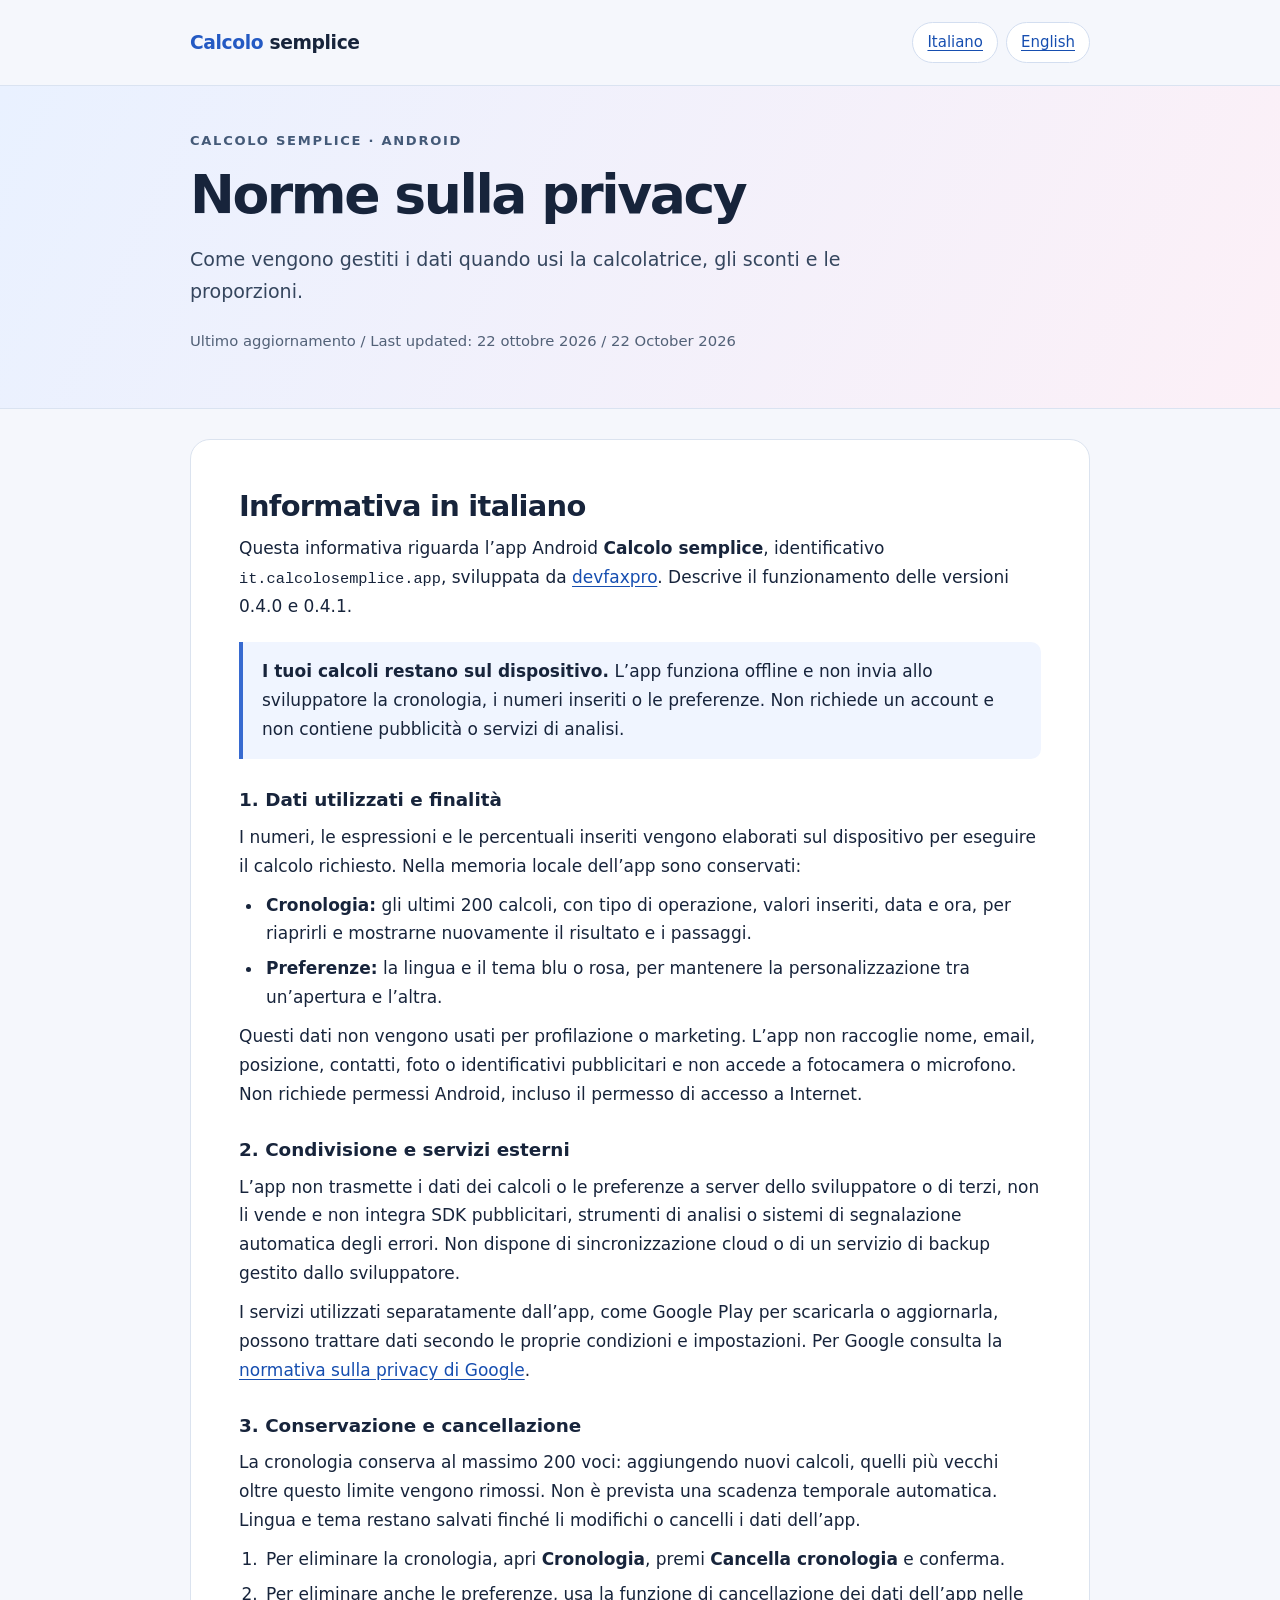
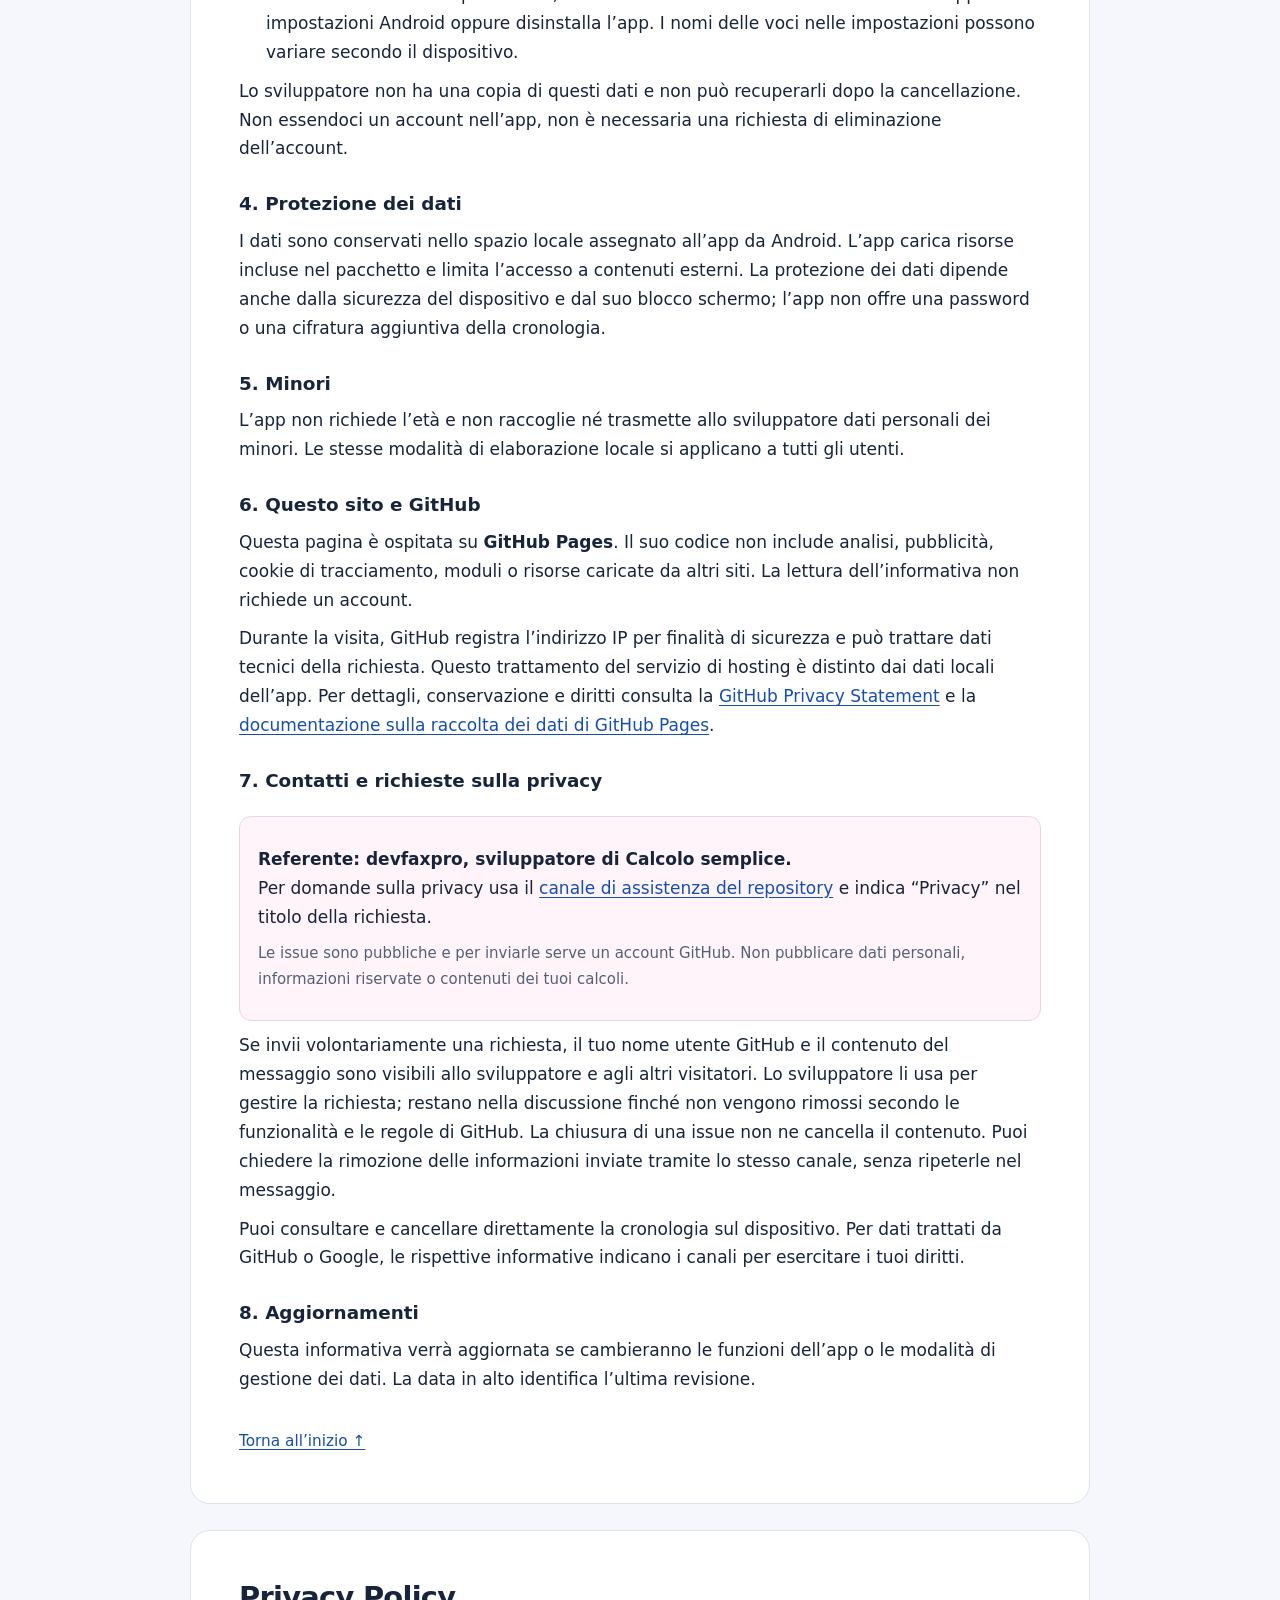
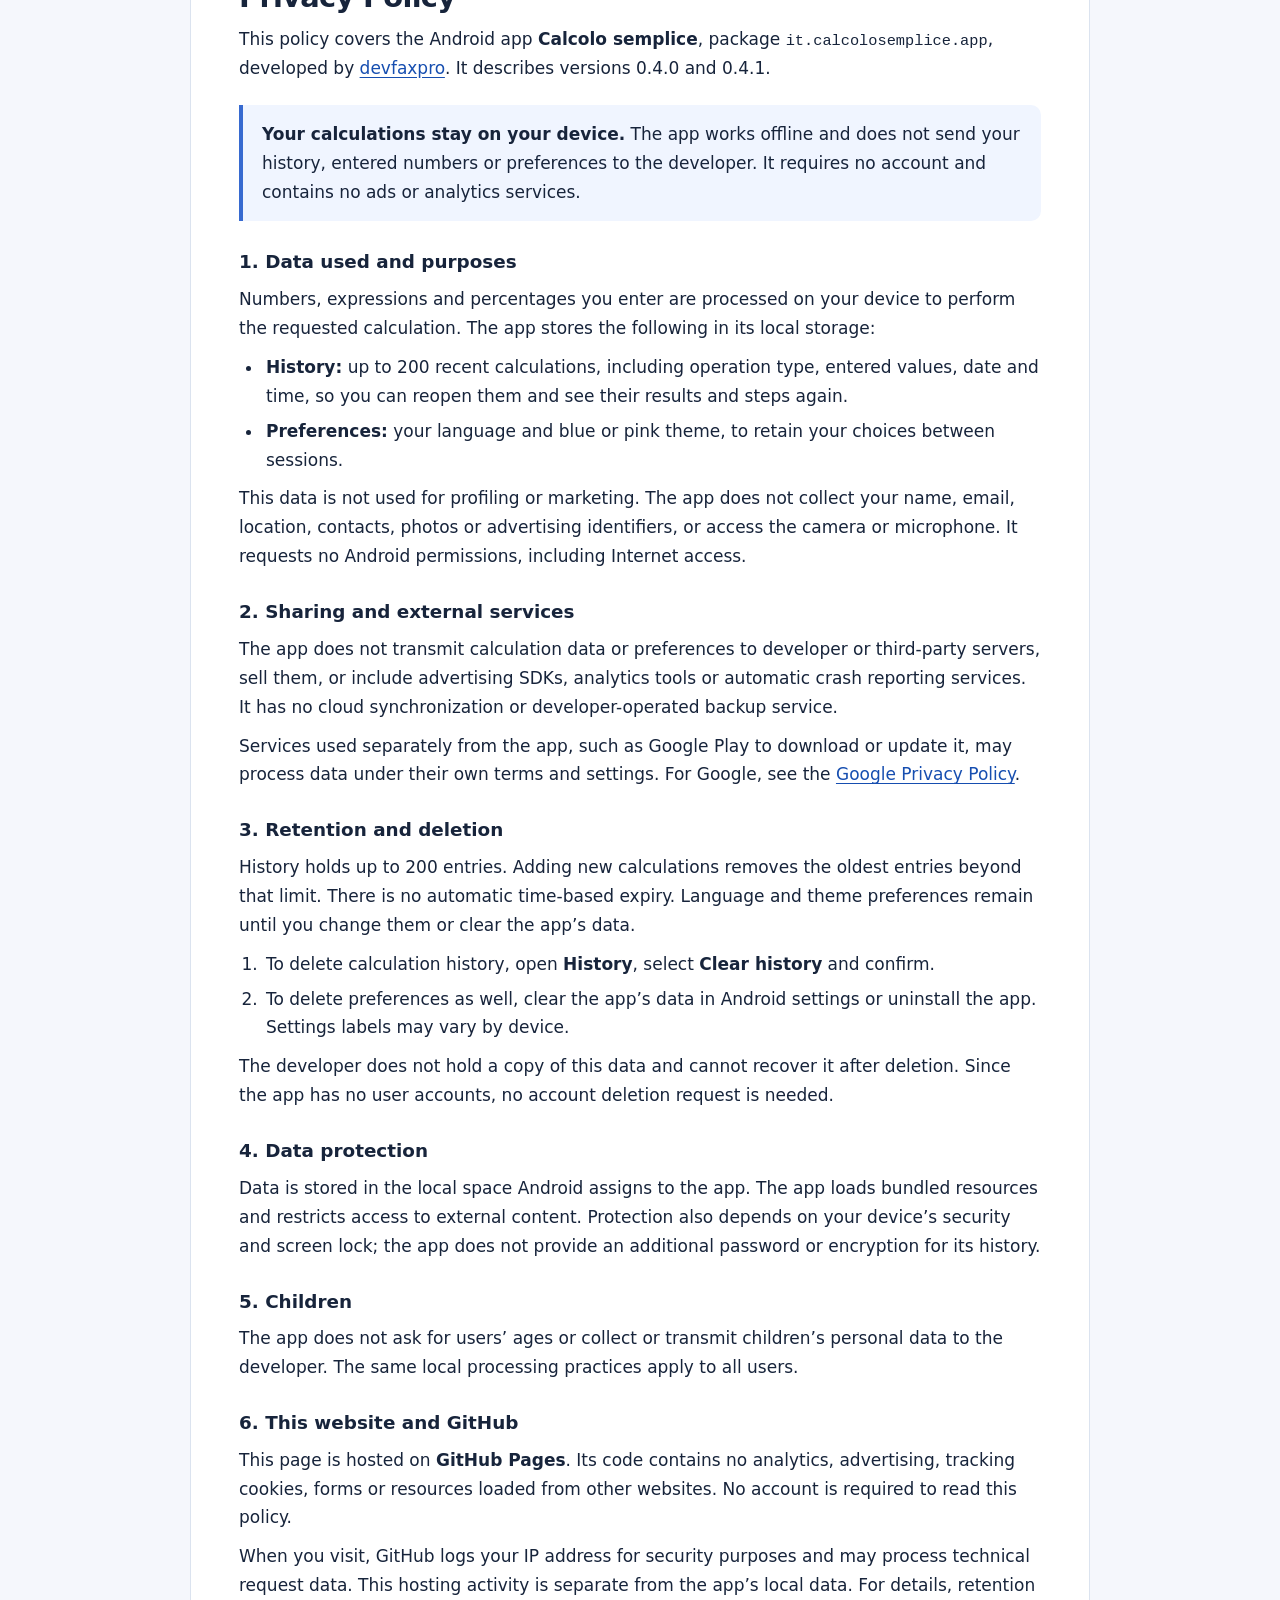
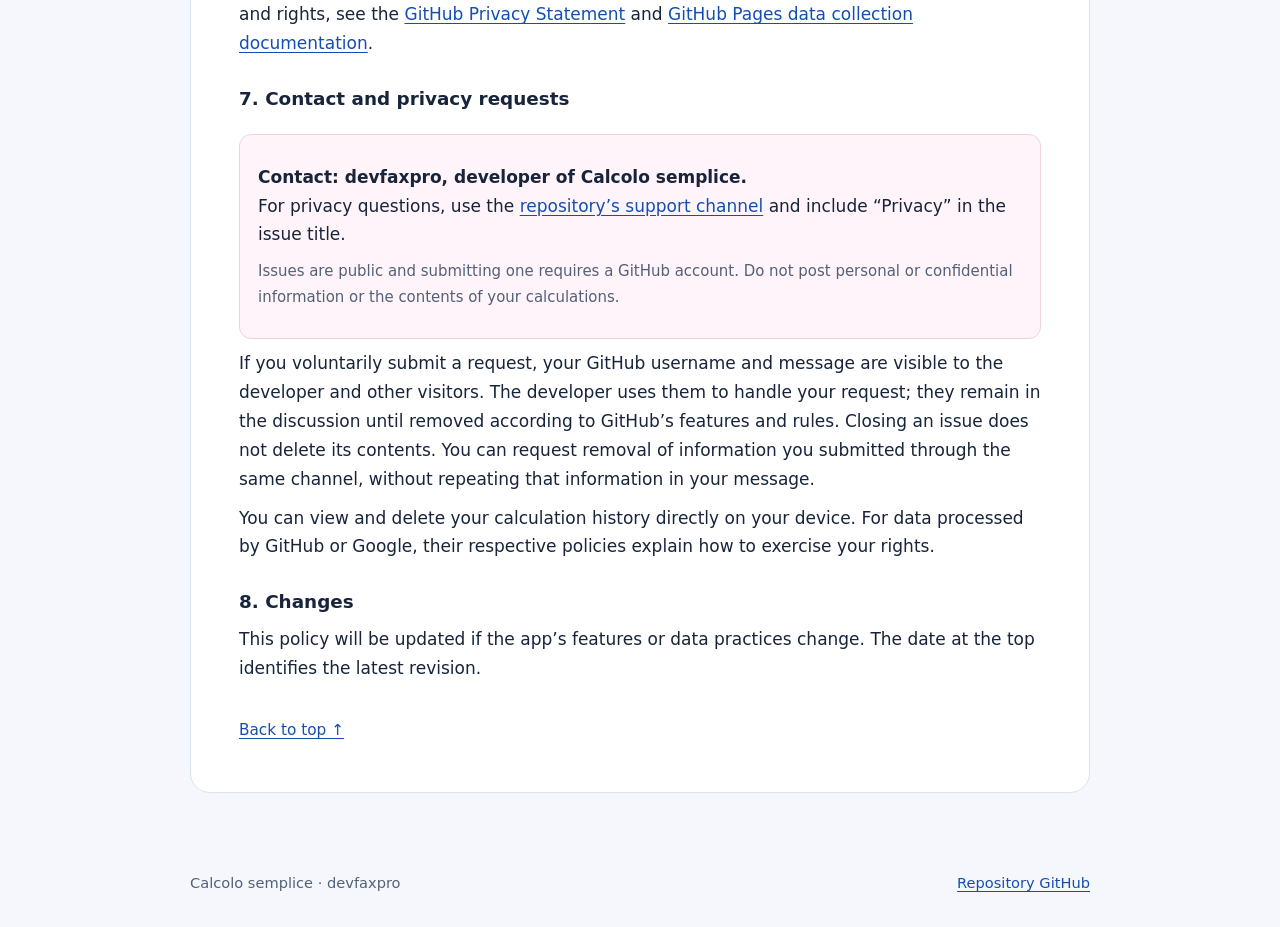
==== docs/index.html @ 329a1882 "Publish Italian and English privacy policy for Calcolo semplice" ====
<!doctype html>
<html lang="it">
<head>
  <meta charset="utf-8">
  <meta name="viewport" content="width=device-width, initial-scale=1">
  <meta name="description" content="Norme sulla privacy di Calcolo semplice per Android. Cronologia e preferenze locali, conservazione, cancellazione e contatti. Privacy policy in Italian and English.">
  <meta name="color-scheme" content="light">
  <meta name="referrer" content="no-referrer">
  <meta http-equiv="Content-Security-Policy" content="default-src 'none'; style-src 'unsafe-inline'; base-uri 'none'; form-action 'none'">
  <title>Norme sulla privacy / Privacy Policy · Calcolo semplice</title>
  <link rel="canonical" href="https://devfaxpro.github.io/calcolo-semplice/privacy.html">
  <style>
    :root{font-family:system-ui,-apple-system,BlinkMacSystemFont,"Segoe UI",sans-serif;color:#17243b;background:#f5f7fc;line-height:1.7;font-size:17px}
    *{box-sizing:border-box}body{margin:0}a{color:#164eb0;text-underline-offset:3px}a:hover{color:#8a205b}
    a:focus-visible{outline:3px solid #bb3679;outline-offset:4px;border-radius:3px}
    .wrap{width:min(100% - 40px,900px);margin:auto}.top{display:flex;justify-content:space-between;gap:20px;align-items:center;padding:22px 0}
    .brand{font-weight:750;font-size:1.1rem;letter-spacing:-.02em}.brand span{color:#245ac3}
    nav{display:flex;gap:8px;flex-wrap:wrap}nav a{padding:7px 14px;border:1px solid #d3def0;border-radius:999px;background:white;font-size:.88rem}
    header{background:linear-gradient(115deg,#e9f1ff,#fcf0f7);border-block:1px solid #dae3f1;padding:44px 0}
    .eyebrow{font-size:.77rem;font-weight:700;letter-spacing:.13em;color:#445a78;text-transform:uppercase}
    h1{font-size:clamp(2rem,5vw,3.15rem);line-height:1.12;letter-spacing:-.045em;margin:12px 0 18px}
    .lead{font-size:1.12rem;max-width:680px;margin:0;color:#35465e}.meta{font-size:.87rem;color:#526177;margin-top:21px}
    main{padding:30px 0 52px}article{background:white;border:1px solid #dbe3ef;border-radius:20px;padding:clamp(22px,5vw,48px);margin-bottom:26px;scroll-margin-top:20px}
    h2{font-size:1.7rem;letter-spacing:-.025em;line-height:1.25;margin:0 0 10px}
    h3{font-size:1.08rem;margin:28px 0 8px;line-height:1.4}p{margin:10px 0}ul,ol{padding-left:24px;margin:10px 0}li{padding-left:3px;margin:6px 0}
    code{font-size:.9em;overflow-wrap:anywhere}.summary{background:#f0f5ff;border-left:4px solid #376ad0;border-radius:0 10px 10px 0;padding:15px 19px;margin:22px 0}
    .contact{background:#fff4f9;border:1px solid #edd3e0;border-radius:12px;padding:18px;margin-top:22px}
    .small{font-size:.88rem;color:#526177}.back{display:inline-block;margin-top:24px;font-size:.9rem}
    footer{padding:0 0 32px;color:#526177;font-size:.86rem;display:flex;justify-content:space-between;gap:16px;flex-wrap:wrap}
    @media(max-width:480px){.wrap{width:calc(100% - 24px)}.top{align-items:flex-start;flex-direction:column;gap:10px;padding:17px 0}header{padding:30px 0}article{padding:24px 20px;border-radius:14px}}
    @media print{body{background:white}header{background:white;padding:12px 0}.wrap{width:100%}article{border:0;padding:0;break-before:auto}nav,.back{display:none}a{color:inherit}footer{padding:0}}
  </style>
</head>
<body id="top">
  <div class="wrap top">
    <div class="brand"><span>Calcolo</span> semplice</div>
    <nav aria-label="Lingua / Language">
      <a href="#italiano" lang="it">Italiano</a>
      <a href="#english" lang="en">English</a>
    </nav>
  </div>
  <header>
    <div class="wrap">
      <div class="eyebrow">Calcolo semplice · Android</div>
      <h1>Norme sulla privacy</h1>
      <p class="lead">Come vengono gestiti i dati quando usi la calcolatrice, gli sconti e le proporzioni.</p>
      <p class="meta">Ultimo aggiornamento / Last updated: <time datetime="2026-10-22">22 ottobre 2026 / 22 October 2026</time></p>
    </div>
  </header>
  <main class="wrap">
    <article id="italiano" lang="it" aria-labelledby="titolo-it">
      <h2 id="titolo-it">Informativa in italiano</h2>
      <p>Questa informativa riguarda l’app Android <strong>Calcolo semplice</strong>, identificativo <code>it.calcolosemplice.app</code>, sviluppata da <a href="https://github.com/devfaxpro">devfaxpro</a>. Descrive il funzionamento delle versioni 0.4.0 e 0.4.1.</p>
      <div class="summary"><strong>I tuoi calcoli restano sul dispositivo.</strong> L’app funziona offline e non invia allo sviluppatore la cronologia, i numeri inseriti o le preferenze. Non richiede un account e non contiene pubblicità o servizi di analisi.</div>

      <h3>1. Dati utilizzati e finalità</h3>
      <p>I numeri, le espressioni e le percentuali inseriti vengono elaborati sul dispositivo per eseguire il calcolo richiesto. Nella memoria locale dell’app sono conservati:</p>
      <ul>
        <li><strong>Cronologia:</strong> gli ultimi 200 calcoli, con tipo di operazione, valori inseriti, data e ora, per riaprirli e mostrarne nuovamente il risultato e i passaggi.</li>
        <li><strong>Preferenze:</strong> la lingua e il tema blu o rosa, per mantenere la personalizzazione tra un’apertura e l’altra.</li>
      </ul>
      <p>Questi dati non vengono usati per profilazione o marketing. L’app non raccoglie nome, email, posizione, contatti, foto o identificativi pubblicitari e non accede a fotocamera o microfono. Non richiede permessi Android, incluso il permesso di accesso a Internet.</p>

      <h3>2. Condivisione e servizi esterni</h3>
      <p>L’app non trasmette i dati dei calcoli o le preferenze a server dello sviluppatore o di terzi, non li vende e non integra SDK pubblicitari, strumenti di analisi o sistemi di segnalazione automatica degli errori. Non dispone di sincronizzazione cloud o di un servizio di backup gestito dallo sviluppatore.</p>
      <p>I servizi utilizzati separatamente dall’app, come Google Play per scaricarla o aggiornarla, possono trattare dati secondo le proprie condizioni e impostazioni. Per Google consulta la <a href="https://policies.google.com/privacy?hl=it">normativa sulla privacy di Google</a>.</p>

      <h3>3. Conservazione e cancellazione</h3>
      <p>La cronologia conserva al massimo 200 voci: aggiungendo nuovi calcoli, quelli più vecchi oltre questo limite vengono rimossi. Non è prevista una scadenza temporale automatica. Lingua e tema restano salvati finché li modifichi o cancelli i dati dell’app.</p>
      <ol>
        <li>Per eliminare la cronologia, apri <strong>Cronologia</strong>, premi <strong>Cancella cronologia</strong> e conferma.</li>
        <li>Per eliminare anche le preferenze, usa la funzione di cancellazione dei dati dell’app nelle impostazioni Android oppure disinstalla l’app. I nomi delle voci nelle impostazioni possono variare secondo il dispositivo.</li>
      </ol>
      <p>Lo sviluppatore non ha una copia di questi dati e non può recuperarli dopo la cancellazione. Non essendoci un account nell’app, non è necessaria una richiesta di eliminazione dell’account.</p>

      <h3>4. Protezione dei dati</h3>
      <p>I dati sono conservati nello spazio locale assegnato all’app da Android. L’app carica risorse incluse nel pacchetto e limita l’accesso a contenuti esterni. La protezione dei dati dipende anche dalla sicurezza del dispositivo e dal suo blocco schermo; l’app non offre una password o una cifratura aggiuntiva della cronologia.</p>

      <h3>5. Minori</h3>
      <p>L’app non richiede l’età e non raccoglie né trasmette allo sviluppatore dati personali dei minori. Le stesse modalità di elaborazione locale si applicano a tutti gli utenti.</p>

      <h3>6. Questo sito e GitHub</h3>
      <p>Questa pagina è ospitata su <strong>GitHub Pages</strong>. Il suo codice non include analisi, pubblicità, cookie di tracciamento, moduli o risorse caricate da altri siti. La lettura dell’informativa non richiede un account.</p>
      <p>Durante la visita, GitHub registra l’indirizzo IP per finalità di sicurezza e può trattare dati tecnici della richiesta. Questo trattamento del servizio di hosting è distinto dai dati locali dell’app. Per dettagli, conservazione e diritti consulta la <a href="https://docs.github.com/en/site-policy/privacy-policies/github-general-privacy-statement">GitHub Privacy Statement</a> e la <a href="https://docs.github.com/en/pages/getting-started-with-github-pages/what-is-github-pages#data-collection">documentazione sulla raccolta dei dati di GitHub Pages</a>.</p>

      <h3>7. Contatti e richieste sulla privacy</h3>
      <div class="contact">
        <p><strong>Referente: devfaxpro, sviluppatore di Calcolo semplice.</strong><br>Per domande sulla privacy usa il <a href="https://github.com/devfaxpro/calcolo-semplice/issues">canale di assistenza del repository</a> e indica “Privacy” nel titolo della richiesta.</p>
        <p class="small">Le issue sono pubbliche e per inviarle serve un account GitHub. Non pubblicare dati personali, informazioni riservate o contenuti dei tuoi calcoli.</p>
      </div>
      <p>Se invii volontariamente una richiesta, il tuo nome utente GitHub e il contenuto del messaggio sono visibili allo sviluppatore e agli altri visitatori. Lo sviluppatore li usa per gestire la richiesta; restano nella discussione finché non vengono rimossi secondo le funzionalità e le regole di GitHub. La chiusura di una issue non ne cancella il contenuto. Puoi chiedere la rimozione delle informazioni inviate tramite lo stesso canale, senza ripeterle nel messaggio.</p>
      <p>Puoi consultare e cancellare direttamente la cronologia sul dispositivo. Per dati trattati da GitHub o Google, le rispettive informative indicano i canali per esercitare i tuoi diritti.</p>

      <h3>8. Aggiornamenti</h3>
      <p>Questa informativa verrà aggiornata se cambieranno le funzioni dell’app o le modalità di gestione dei dati. La data in alto identifica l’ultima revisione.</p>
      <a class="back" href="#top">Torna all’inizio ↑</a>
    </article>

    <article id="english" lang="en" aria-labelledby="title-en">
      <h2 id="title-en">Privacy Policy</h2>
      <p>This policy covers the Android app <strong>Calcolo semplice</strong>, package <code>it.calcolosemplice.app</code>, developed by <a href="https://github.com/devfaxpro">devfaxpro</a>. It describes versions 0.4.0 and 0.4.1.</p>
      <div class="summary"><strong>Your calculations stay on your device.</strong> The app works offline and does not send your history, entered numbers or preferences to the developer. It requires no account and contains no ads or analytics services.</div>

      <h3>1. Data used and purposes</h3>
      <p>Numbers, expressions and percentages you enter are processed on your device to perform the requested calculation. The app stores the following in its local storage:</p>
      <ul>
        <li><strong>History:</strong> up to 200 recent calculations, including operation type, entered values, date and time, so you can reopen them and see their results and steps again.</li>
        <li><strong>Preferences:</strong> your language and blue or pink theme, to retain your choices between sessions.</li>
      </ul>
      <p>This data is not used for profiling or marketing. The app does not collect your name, email, location, contacts, photos or advertising identifiers, or access the camera or microphone. It requests no Android permissions, including Internet access.</p>

      <h3>2. Sharing and external services</h3>
      <p>The app does not transmit calculation data or preferences to developer or third-party servers, sell them, or include advertising SDKs, analytics tools or automatic crash reporting services. It has no cloud synchronization or developer-operated backup service.</p>
      <p>Services used separately from the app, such as Google Play to download or update it, may process data under their own terms and settings. For Google, see the <a href="https://policies.google.com/privacy?hl=en">Google Privacy Policy</a>.</p>

      <h3>3. Retention and deletion</h3>
      <p>History holds up to 200 entries. Adding new calculations removes the oldest entries beyond that limit. There is no automatic time-based expiry. Language and theme preferences remain until you change them or clear the app’s data.</p>
      <ol>
        <li>To delete calculation history, open <strong>History</strong>, select <strong>Clear history</strong> and confirm.</li>
        <li>To delete preferences as well, clear the app’s data in Android settings or uninstall the app. Settings labels may vary by device.</li>
      </ol>
      <p>The developer does not hold a copy of this data and cannot recover it after deletion. Since the app has no user accounts, no account deletion request is needed.</p>

      <h3>4. Data protection</h3>
      <p>Data is stored in the local space Android assigns to the app. The app loads bundled resources and restricts access to external content. Protection also depends on your device’s security and screen lock; the app does not provide an additional password or encryption for its history.</p>

      <h3>5. Children</h3>
      <p>The app does not ask for users’ ages or collect or transmit children’s personal data to the developer. The same local processing practices apply to all users.</p>

      <h3>6. This website and GitHub</h3>
      <p>This page is hosted on <strong>GitHub Pages</strong>. Its code contains no analytics, advertising, tracking cookies, forms or resources loaded from other websites. No account is required to read this policy.</p>
      <p>When you visit, GitHub logs your IP address for security purposes and may process technical request data. This hosting activity is separate from the app’s local data. For details, retention and rights, see the <a href="https://docs.github.com/en/site-policy/privacy-policies/github-general-privacy-statement">GitHub Privacy Statement</a> and <a href="https://docs.github.com/en/pages/getting-started-with-github-pages/what-is-github-pages#data-collection">GitHub Pages data collection documentation</a>.</p>

      <h3>7. Contact and privacy requests</h3>
      <div class="contact">
        <p><strong>Contact: devfaxpro, developer of Calcolo semplice.</strong><br>For privacy questions, use the <a href="https://github.com/devfaxpro/calcolo-semplice/issues">repository’s support channel</a> and include “Privacy” in the issue title.</p>
        <p class="small">Issues are public and submitting one requires a GitHub account. Do not post personal or confidential information or the contents of your calculations.</p>
      </div>
      <p>If you voluntarily submit a request, your GitHub username and message are visible to the developer and other visitors. The developer uses them to handle your request; they remain in the discussion until removed according to GitHub’s features and rules. Closing an issue does not delete its contents. You can request removal of information you submitted through the same channel, without repeating that information in your message.</p>
      <p>You can view and delete your calculation history directly on your device. For data processed by GitHub or Google, their respective policies explain how to exercise your rights.</p>

      <h3>8. Changes</h3>
      <p>This policy will be updated if the app’s features or data practices change. The date at the top identifies the latest revision.</p>
      <a class="back" href="#top">Back to top ↑</a>
    </article>
  </main>
  <footer class="wrap">
    <span>Calcolo semplice · devfaxpro</span>
    <a href="https://github.com/devfaxpro/calcolo-semplice">Repository GitHub</a>
  </footer>
</body>
</html>
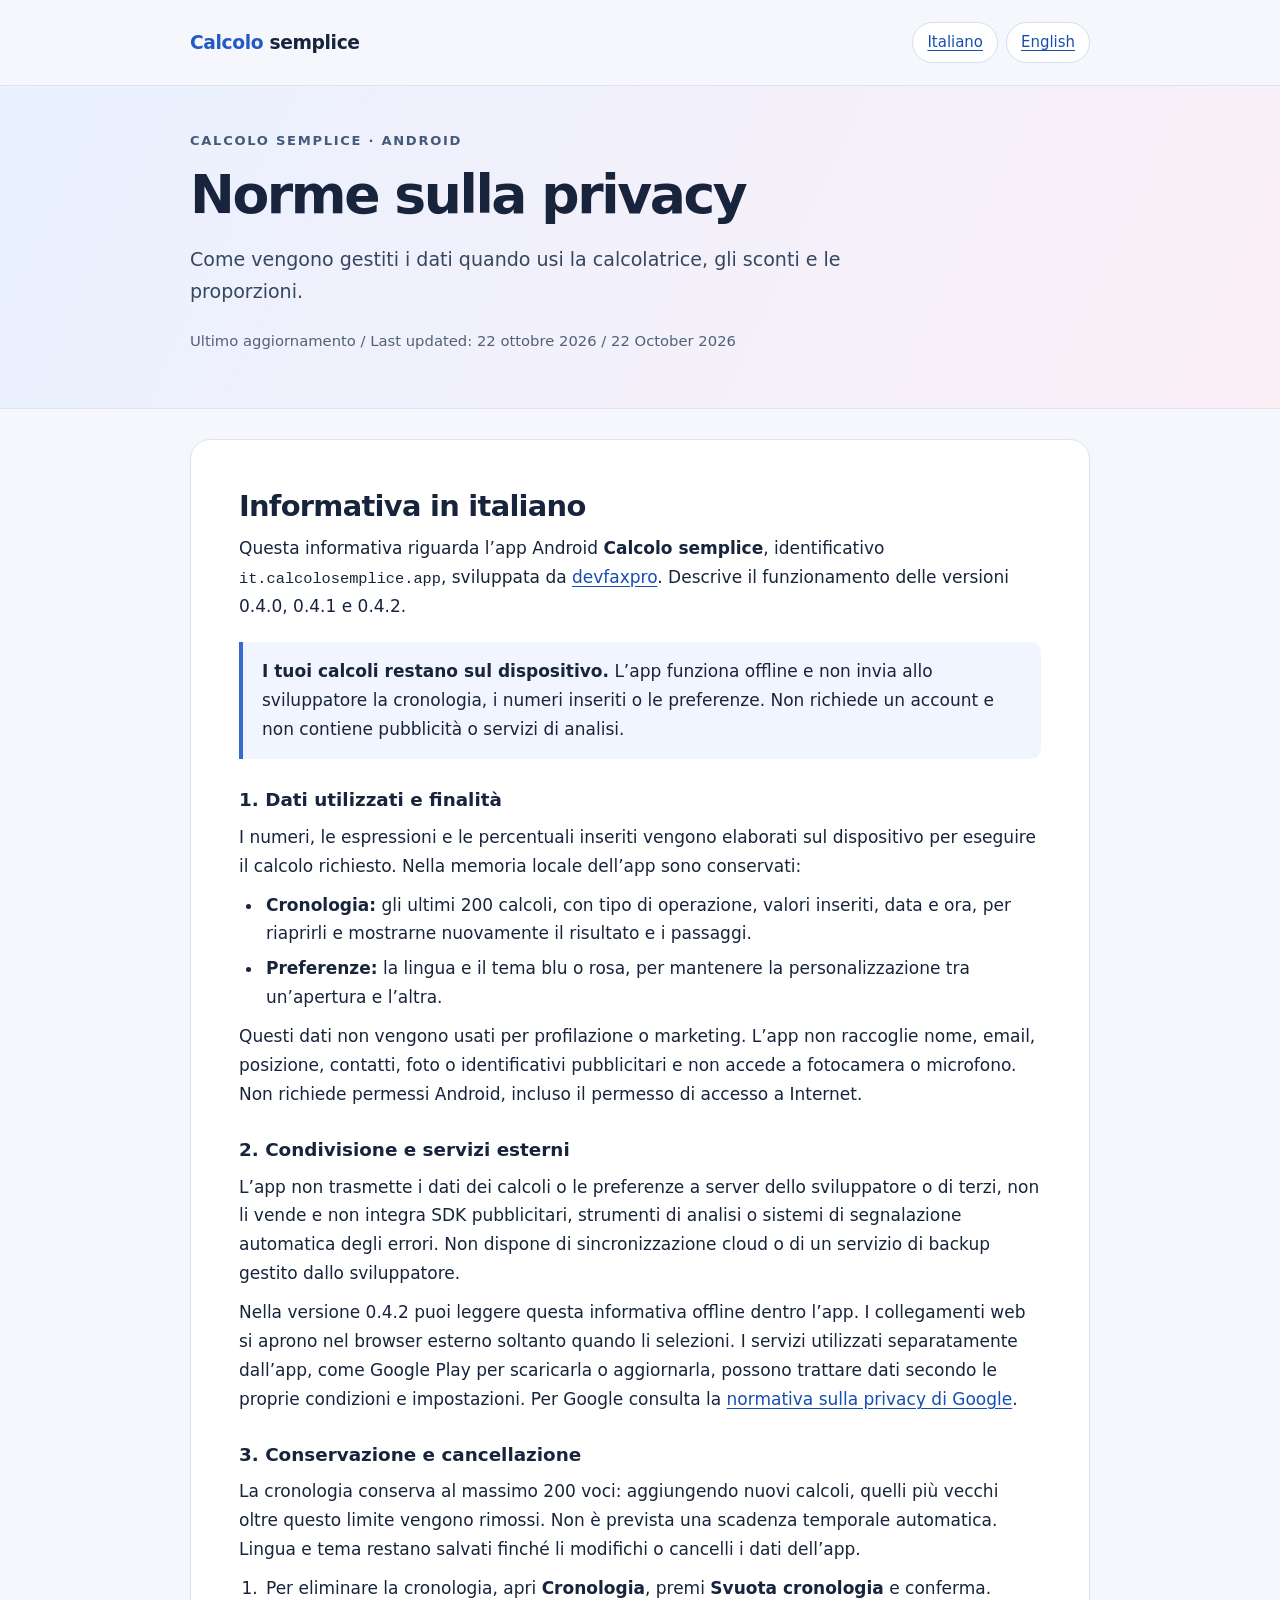
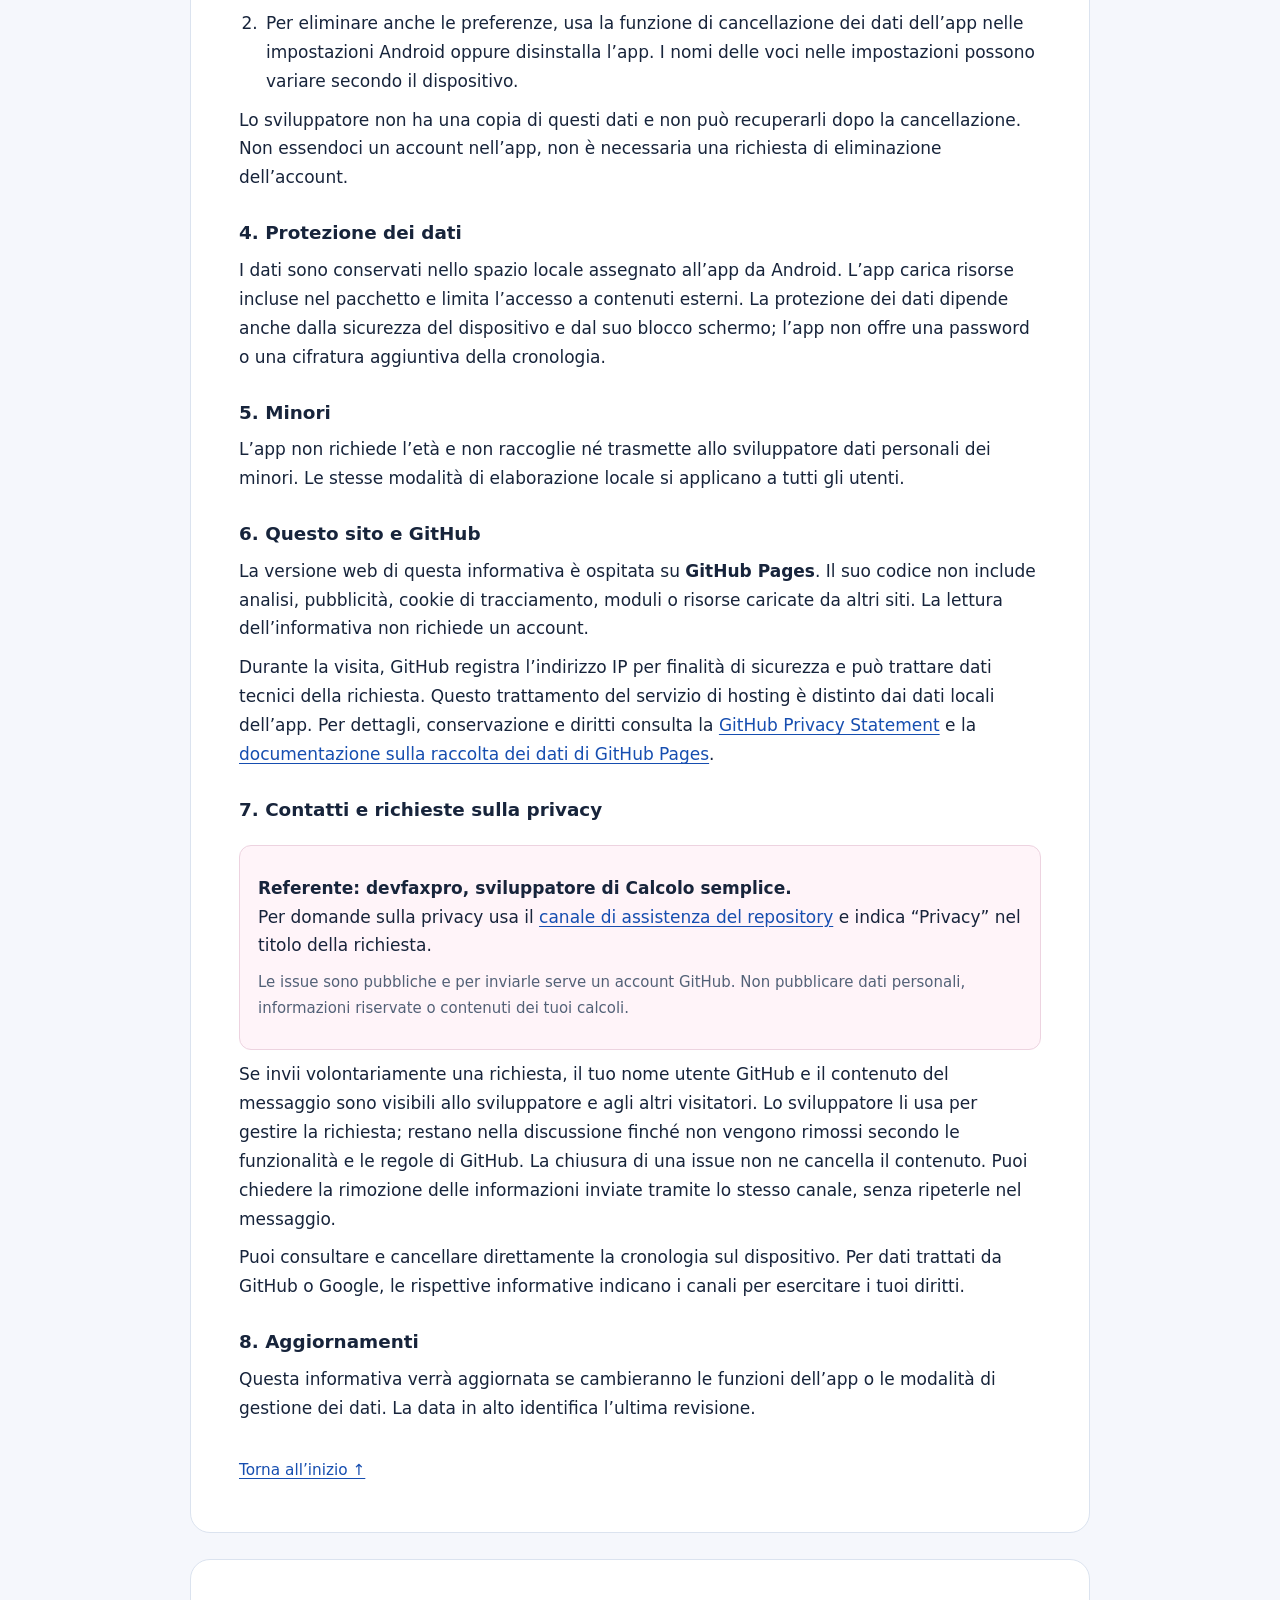
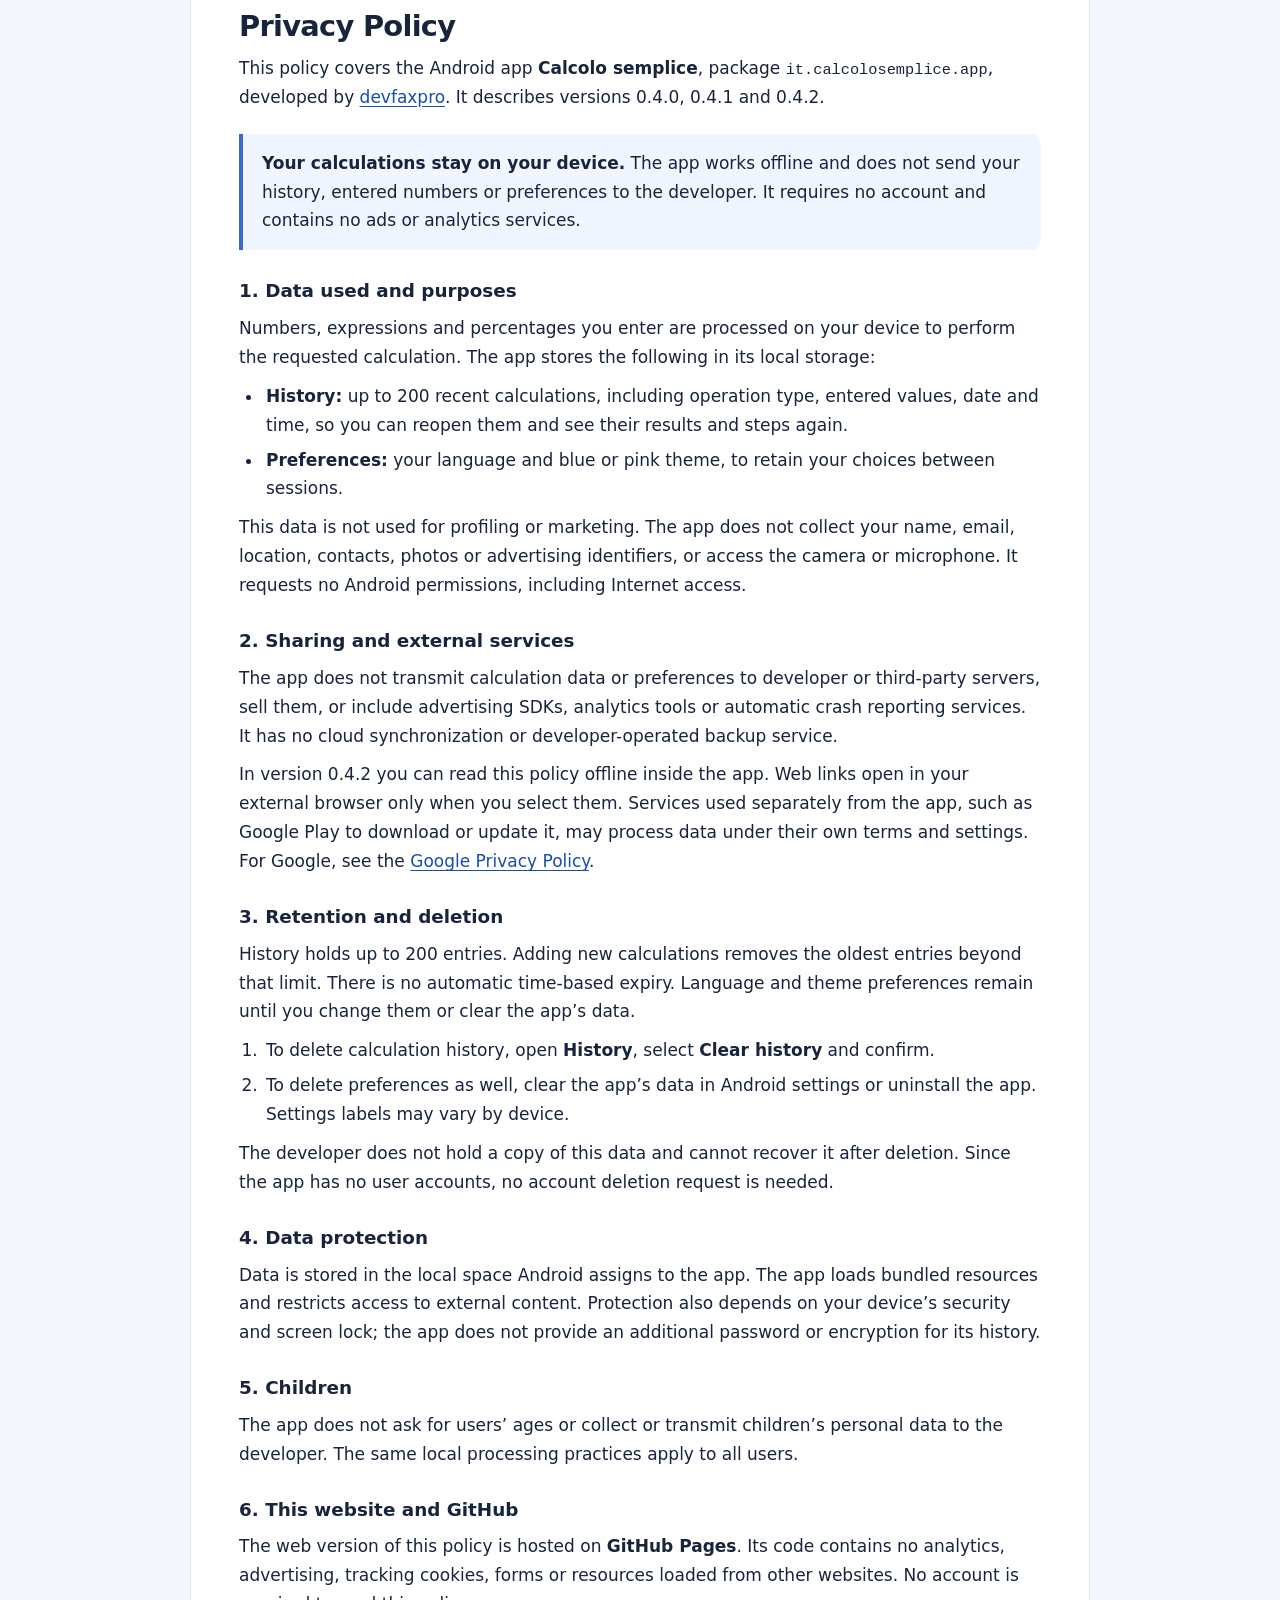
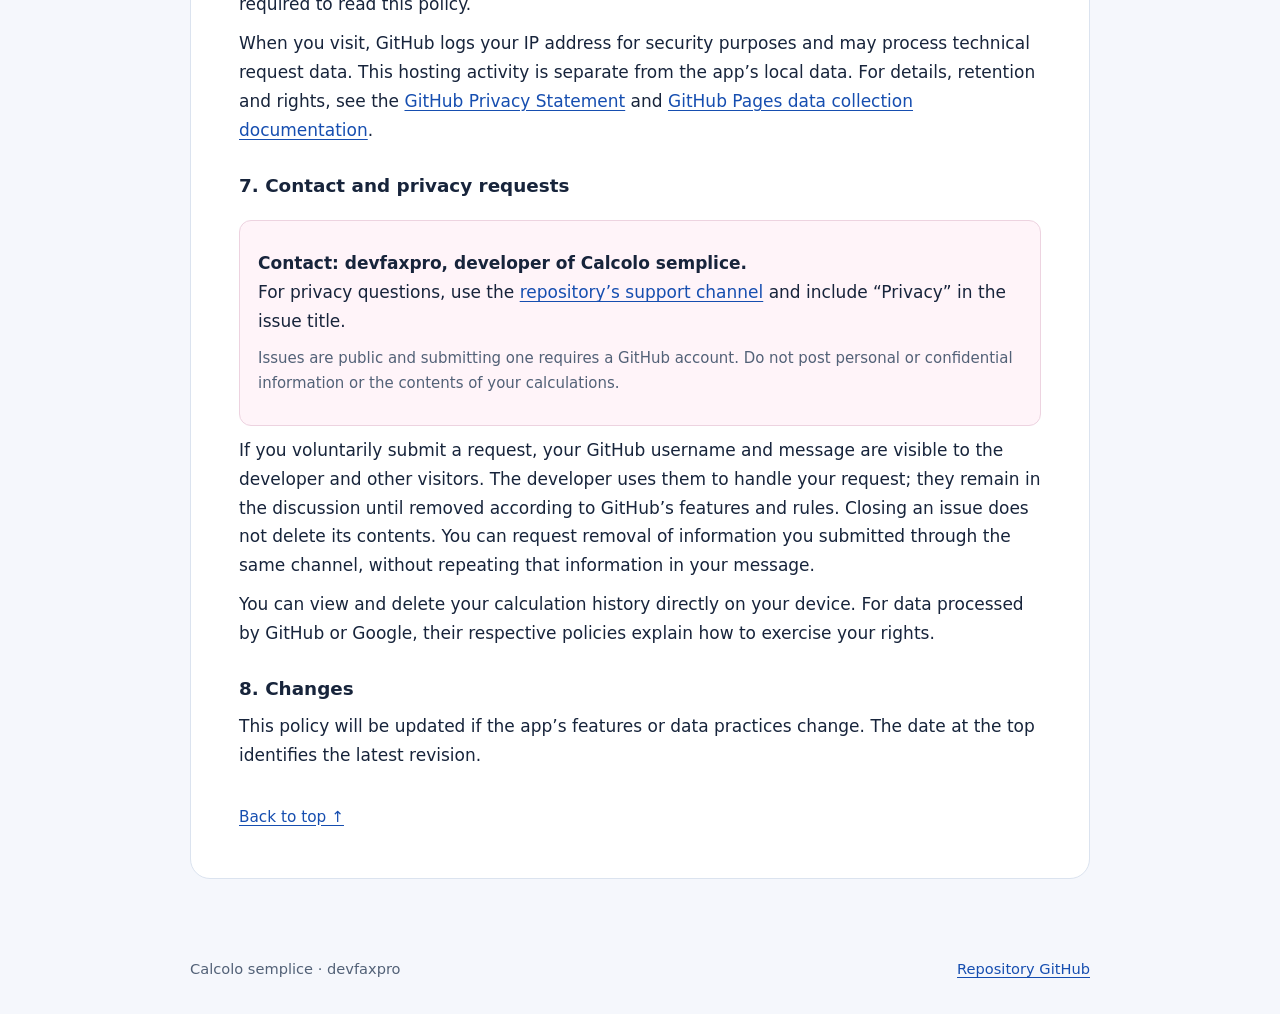
==== commit f5e61699: "Update privacy policy for offline access in Calcolo semplice 0.4.2" ====
--- a/docs/index.html
+++ b/docs/index.html
@@ -50,7 +50,7 @@
   <main class="wrap">
     <article id="italiano" lang="it" aria-labelledby="titolo-it">
       <h2 id="titolo-it">Informativa in italiano</h2>
-      <p>Questa informativa riguarda l’app Android <strong>Calcolo semplice</strong>, identificativo <code>it.calcolosemplice.app</code>, sviluppata da <a href="https://github.com/devfaxpro">devfaxpro</a>. Descrive il funzionamento delle versioni 0.4.0 e 0.4.1.</p>
+      <p>Questa informativa riguarda l’app Android <strong>Calcolo semplice</strong>, identificativo <code>it.calcolosemplice.app</code>, sviluppata da <a href="https://github.com/devfaxpro">devfaxpro</a>. Descrive il funzionamento delle versioni 0.4.0, 0.4.1 e 0.4.2.</p>
       <div class="summary"><strong>I tuoi calcoli restano sul dispositivo.</strong> L’app funziona offline e non invia allo sviluppatore la cronologia, i numeri inseriti o le preferenze. Non richiede un account e non contiene pubblicità o servizi di analisi.</div>
 
       <h3>1. Dati utilizzati e finalità</h3>
@@ -63,12 +63,12 @@
 
       <h3>2. Condivisione e servizi esterni</h3>
       <p>L’app non trasmette i dati dei calcoli o le preferenze a server dello sviluppatore o di terzi, non li vende e non integra SDK pubblicitari, strumenti di analisi o sistemi di segnalazione automatica degli errori. Non dispone di sincronizzazione cloud o di un servizio di backup gestito dallo sviluppatore.</p>
-      <p>I servizi utilizzati separatamente dall’app, come Google Play per scaricarla o aggiornarla, possono trattare dati secondo le proprie condizioni e impostazioni. Per Google consulta la <a href="https://policies.google.com/privacy?hl=it">normativa sulla privacy di Google</a>.</p>
+      <p>Nella versione 0.4.2 puoi leggere questa informativa offline dentro l’app. I collegamenti web si aprono nel browser esterno soltanto quando li selezioni. I servizi utilizzati separatamente dall’app, come Google Play per scaricarla o aggiornarla, possono trattare dati secondo le proprie condizioni e impostazioni. Per Google consulta la <a href="https://policies.google.com/privacy?hl=it">normativa sulla privacy di Google</a>.</p>
 
       <h3>3. Conservazione e cancellazione</h3>
       <p>La cronologia conserva al massimo 200 voci: aggiungendo nuovi calcoli, quelli più vecchi oltre questo limite vengono rimossi. Non è prevista una scadenza temporale automatica. Lingua e tema restano salvati finché li modifichi o cancelli i dati dell’app.</p>
       <ol>
-        <li>Per eliminare la cronologia, apri <strong>Cronologia</strong>, premi <strong>Cancella cronologia</strong> e conferma.</li>
+        <li>Per eliminare la cronologia, apri <strong>Cronologia</strong>, premi <strong>Svuota cronologia</strong> e conferma.</li>
         <li>Per eliminare anche le preferenze, usa la funzione di cancellazione dei dati dell’app nelle impostazioni Android oppure disinstalla l’app. I nomi delle voci nelle impostazioni possono variare secondo il dispositivo.</li>
       </ol>
       <p>Lo sviluppatore non ha una copia di questi dati e non può recuperarli dopo la cancellazione. Non essendoci un account nell’app, non è necessaria una richiesta di eliminazione dell’account.</p>
@@ -80,7 +80,7 @@
       <p>L’app non richiede l’età e non raccoglie né trasmette allo sviluppatore dati personali dei minori. Le stesse modalità di elaborazione locale si applicano a tutti gli utenti.</p>
 
       <h3>6. Questo sito e GitHub</h3>
-      <p>Questa pagina è ospitata su <strong>GitHub Pages</strong>. Il suo codice non include analisi, pubblicità, cookie di tracciamento, moduli o risorse caricate da altri siti. La lettura dell’informativa non richiede un account.</p>
+      <p>La versione web di questa informativa è ospitata su <strong>GitHub Pages</strong>. Il suo codice non include analisi, pubblicità, cookie di tracciamento, moduli o risorse caricate da altri siti. La lettura dell’informativa non richiede un account.</p>
       <p>Durante la visita, GitHub registra l’indirizzo IP per finalità di sicurezza e può trattare dati tecnici della richiesta. Questo trattamento del servizio di hosting è distinto dai dati locali dell’app. Per dettagli, conservazione e diritti consulta la <a href="https://docs.github.com/en/site-policy/privacy-policies/github-general-privacy-statement">GitHub Privacy Statement</a> e la <a href="https://docs.github.com/en/pages/getting-started-with-github-pages/what-is-github-pages#data-collection">documentazione sulla raccolta dei dati di GitHub Pages</a>.</p>
 
       <h3>7. Contatti e richieste sulla privacy</h3>
@@ -98,7 +98,7 @@
 
     <article id="english" lang="en" aria-labelledby="title-en">
       <h2 id="title-en">Privacy Policy</h2>
-      <p>This policy covers the Android app <strong>Calcolo semplice</strong>, package <code>it.calcolosemplice.app</code>, developed by <a href="https://github.com/devfaxpro">devfaxpro</a>. It describes versions 0.4.0 and 0.4.1.</p>
+      <p>This policy covers the Android app <strong>Calcolo semplice</strong>, package <code>it.calcolosemplice.app</code>, developed by <a href="https://github.com/devfaxpro">devfaxpro</a>. It describes versions 0.4.0, 0.4.1 and 0.4.2.</p>
       <div class="summary"><strong>Your calculations stay on your device.</strong> The app works offline and does not send your history, entered numbers or preferences to the developer. It requires no account and contains no ads or analytics services.</div>
 
       <h3>1. Data used and purposes</h3>
@@ -111,7 +111,7 @@
 
       <h3>2. Sharing and external services</h3>
       <p>The app does not transmit calculation data or preferences to developer or third-party servers, sell them, or include advertising SDKs, analytics tools or automatic crash reporting services. It has no cloud synchronization or developer-operated backup service.</p>
-      <p>Services used separately from the app, such as Google Play to download or update it, may process data under their own terms and settings. For Google, see the <a href="https://policies.google.com/privacy?hl=en">Google Privacy Policy</a>.</p>
+      <p>In version 0.4.2 you can read this policy offline inside the app. Web links open in your external browser only when you select them. Services used separately from the app, such as Google Play to download or update it, may process data under their own terms and settings. For Google, see the <a href="https://policies.google.com/privacy?hl=en">Google Privacy Policy</a>.</p>
 
       <h3>3. Retention and deletion</h3>
       <p>History holds up to 200 entries. Adding new calculations removes the oldest entries beyond that limit. There is no automatic time-based expiry. Language and theme preferences remain until you change them or clear the app’s data.</p>
@@ -128,7 +128,7 @@
       <p>The app does not ask for users’ ages or collect or transmit children’s personal data to the developer. The same local processing practices apply to all users.</p>
 
       <h3>6. This website and GitHub</h3>
-      <p>This page is hosted on <strong>GitHub Pages</strong>. Its code contains no analytics, advertising, tracking cookies, forms or resources loaded from other websites. No account is required to read this policy.</p>
+      <p>The web version of this policy is hosted on <strong>GitHub Pages</strong>. Its code contains no analytics, advertising, tracking cookies, forms or resources loaded from other websites. No account is required to read this policy.</p>
       <p>When you visit, GitHub logs your IP address for security purposes and may process technical request data. This hosting activity is separate from the app’s local data. For details, retention and rights, see the <a href="https://docs.github.com/en/site-policy/privacy-policies/github-general-privacy-statement">GitHub Privacy Statement</a> and <a href="https://docs.github.com/en/pages/getting-started-with-github-pages/what-is-github-pages#data-collection">GitHub Pages data collection documentation</a>.</p>
 
       <h3>7. Contact and privacy requests</h3>
@@ -150,3 +150,4 @@
   </footer>
 </body>
 </html>
+
